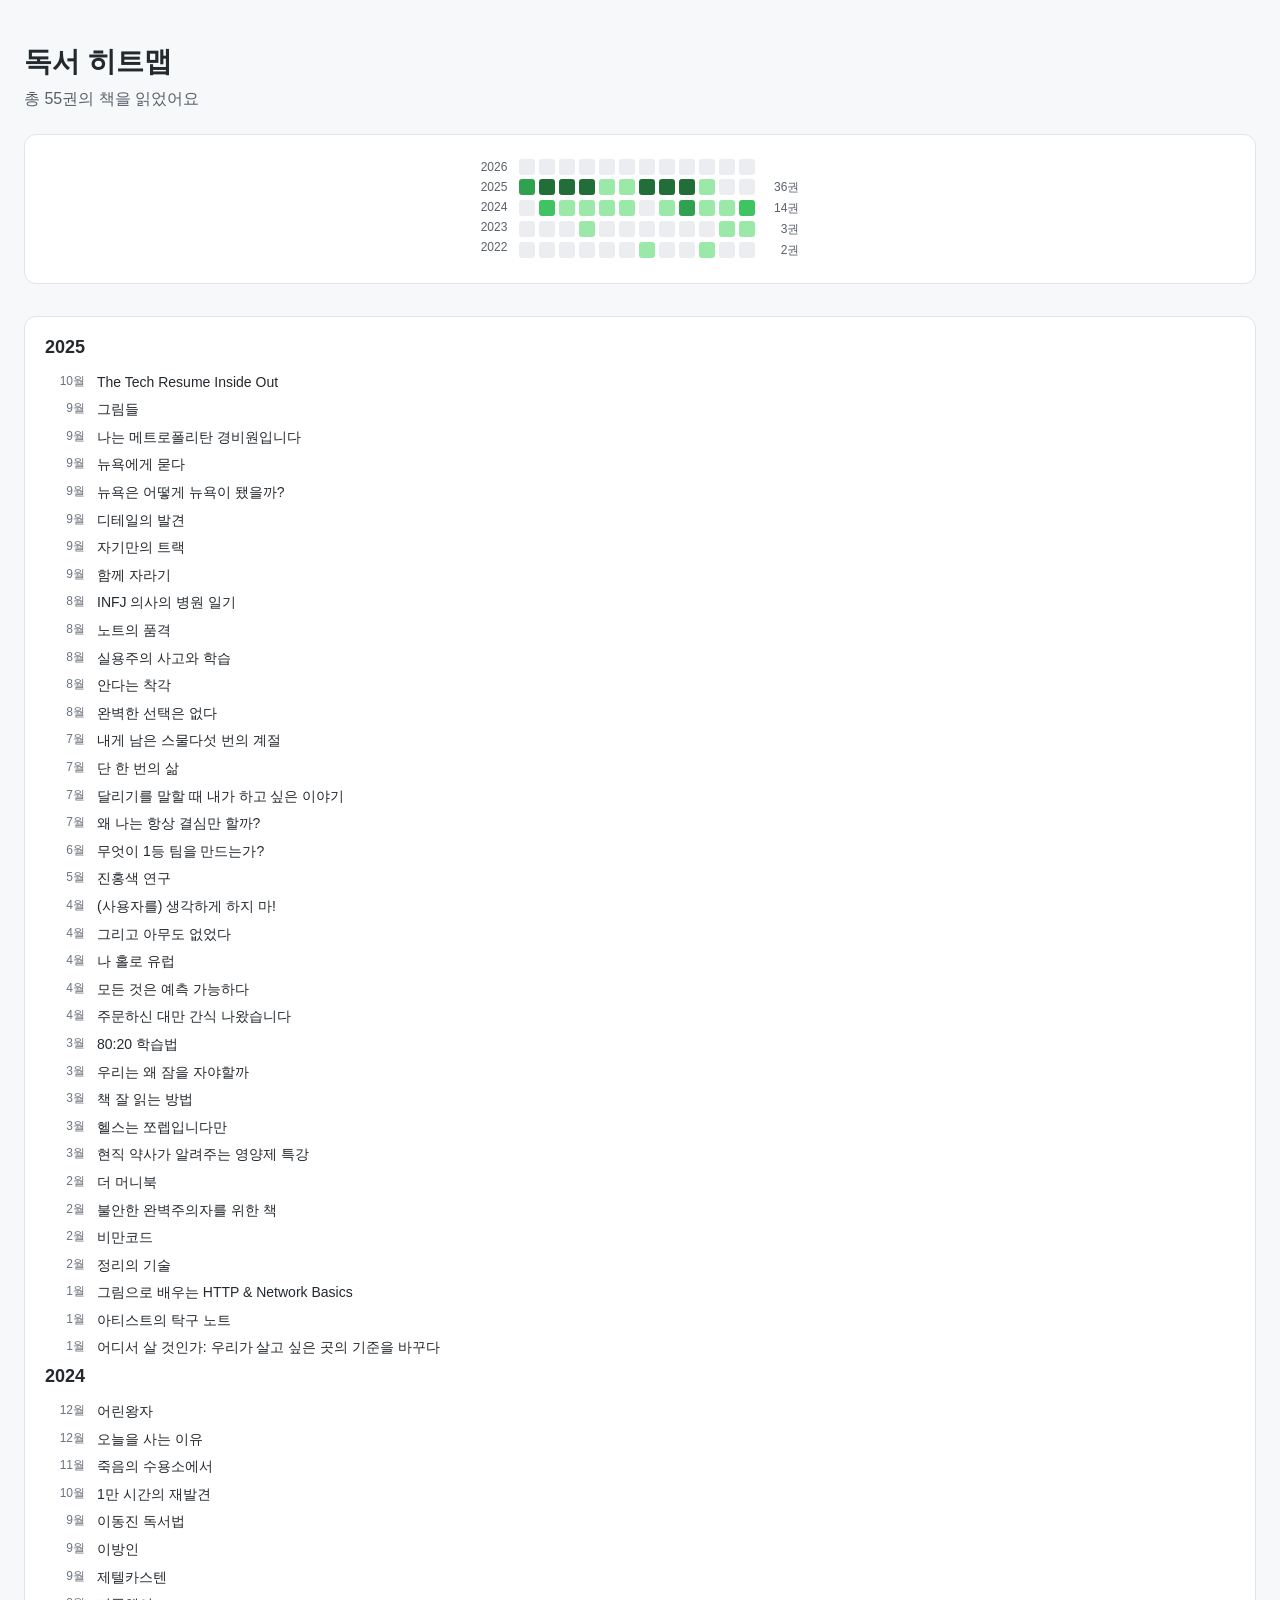
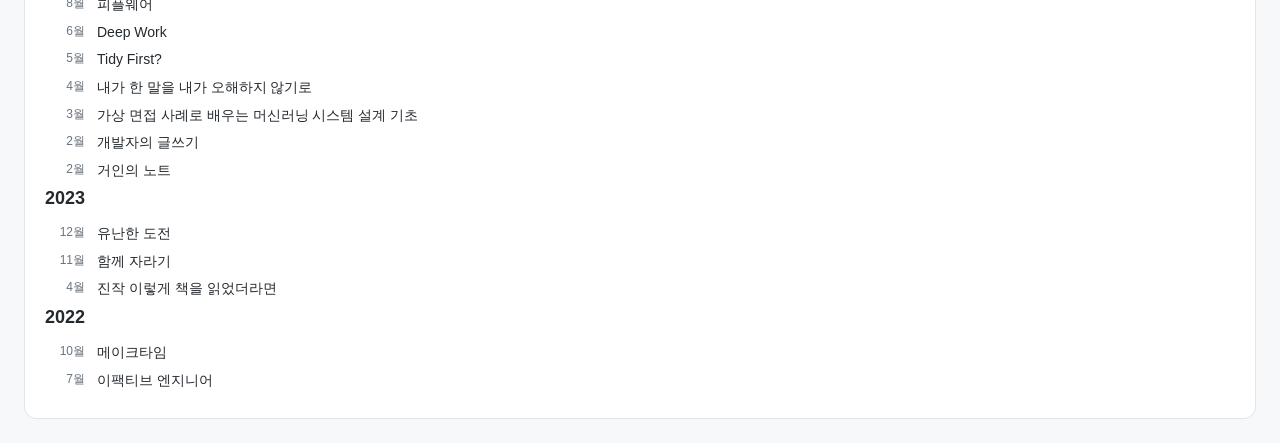
==== reading-heatmap.html @ 536b1531 "generate reading heatmap and check at html" ====
<!DOCTYPE html>
<html lang="ko">
<head>
    <meta charset="UTF-8">
    <meta name="viewport" content="width=device-width, initial-scale=1.0">
    <title>독서 히트맵</title>
    <style>
        :root {
            color-scheme: light dark;
        }

        body {
            margin: 0;
            padding: 24px;
            font-family: -apple-system, BlinkMacSystemFont, "Segoe UI", Helvetica, Arial, sans-serif;
            background: #f6f8fa;
            color: #24292e;
        }

        h1 {
            margin-bottom: 8px;
            font-size: 28px;
        }

        p#total-books {
            margin-top: 0;
            margin-bottom: 24px;
            color: #586069;
        }

        #reading-heatmap {
            border: 1px solid #e1e4e8;
            border-radius: 12px;
            padding: 24px;
            background: #fff;
        }

        .year-labels {
            display: flex;
            flex-direction: column;
            gap: 4px;
        }

        .heatmap-row {
            display: flex;
            gap: 4px;
            align-items: center;
        }

        .heatmap-cell {
            width: 16px;
            height: 16px;
            border-radius: 3px;
            background: #ebedf0;
            transition: transform 0.15s ease;
            position: relative;
        }

        .heatmap-cell.level-1 { background: #9be9a8; }
        .heatmap-cell.level-2 { background: #40c463; }
        .heatmap-cell.level-3 { background: #30a14e; }
        .heatmap-cell.level-4 { background: #216e39; }

        .heatmap-cell:hover {
            transform: translateY(-2px);
        }

        .books-columns {
            display: flex;
            flex-wrap: wrap;
            gap: 32px;
            margin-top: 32px;
        }

        .books-column {
            flex: 1;
            min-width: 260px;
            background: #fff;
            border: 1px solid #e1e4e8;
            border-radius: 12px;
            padding: 20px;
        }

        .books-column h2 {
            margin-top: 0;
            font-size: 18px;
        }

        .books-column ul {
            list-style: none;
            padding: 0;
            margin: 0;
        }

        .books-column li {
            font-size: 14px;
            margin-bottom: 8px;
            line-height: 1.4;
            display: flex;
            gap: 12px;
        }

        .books-column li span.month {
            min-width: 40px;
            color: #6a737d;
            font-size: 12px;
            text-align: right;
        }

        .book-tooltip {
            position: fixed;
            background: #24292e;
            color: white;
            padding: 12px;
            border-radius: 6px;
            font-size: 12px;
            max-width: 240px;
            box-shadow: 0 4px 12px rgba(0,0,0,0.15);
            z-index: 1000;
        }

        .book-tooltip .tooltip-header {
            font-weight: 600;
            margin-bottom: 8px;
        }

        .book-tooltip .tooltip-book {
            margin: 4px 0;
        }

        @media (max-width: 768px) {
            body {
                padding: 16px;
            }

            .heatmap-cell {
                width: 14px;
                height: 14px;
            }
        }
    </style>
</head>
<body>
    <main>
        <h1>독서 히트맵</h1>
        <p id="total-books">데이터를 불러오는 중...</p>
        <div id="reading-heatmap"></div>
        <section class="books-columns" id="books-list"></section>
    </main>

    <script>
        let booksList = [];
        let readingData = {};
        const monthNames = ['1월', '2월', '3월', '4월', '5월', '6월', '7월', '8월', '9월', '10월', '11월', '12월'];

        function parseCSV(csv) {
            const lines = csv.trim().split('\n');
            const headers = lines[0].split(',');
            const result = [];

            for (let i = 1; i < lines.length; i++) {
                if (!lines[i].trim()) continue;
                const values = lines[i].split(',');
                const entry = {};

                headers.forEach((header, index) => {
                    let value = values[index] || '';
                    if (value.startsWith('"') && value.endsWith('"')) {
                        value = value.slice(1, -1);
                    }
                    if (header === 'year' || header === 'month') {
                        entry[header] = parseInt(value, 10) || 0;
                    } else {
                        entry[header] = value.trim();
                    }
                });

                if (entry.title && entry.year && entry.month) {
                    result.push(entry);
                }
            }

            return result;
        }

        async function loadBooksData() {
            try {
                const response = await fetch('books.csv');
                const csvText = await response.text();
                booksList = parseCSV(csvText);
                booksList.sort((a, b) => {
                    if (a.year !== b.year) return b.year - a.year;
                    if (a.month !== b.month) return b.month - a.month;
                    return a.title.localeCompare(b.title);
                });

                generateHeatmapData();
                createHeatmap();
                generateBooksList();
                updateTotalBooks();
            } catch (error) {
                console.error('CSV를 불러오는 중 문제가 발생했습니다.', error);
                document.getElementById('total-books').textContent = '데이터를 불러오지 못했어요.';
            }
        }

        function generateHeatmapData() {
            readingData = {};
            booksList.forEach(book => {
                const key = `${book.year}-${book.month.toString().padStart(2, '0')}`;
                readingData[key] = (readingData[key] || 0) + 1;
            });
        }

        function createHeatmap() {
            const container = document.getElementById('reading-heatmap');
            container.innerHTML = '';

            if (booksList.length === 0) {
                container.textContent = '표시할 데이터가 없어요.';
                return;
            }

            const years = Array.from(new Set(booksList.map(book => book.year)));
            years.sort((a, b) => b - a);
            const minYear = Math.min(...years);
            const currentYear = new Date().getFullYear();

            const wrapper = document.createElement('div');
            wrapper.style.cssText = 'display:flex;align-items:flex-start;gap:12px;flex-wrap:wrap;justify-content:center;';

            const yearLabels = document.createElement('div');
            yearLabels.className = 'year-labels';

            for (let year = currentYear; year >= minYear; year--) {
                const label = document.createElement('div');
                label.style.cssText = 'height:16px;display:flex;align-items:center;justify-content:flex-end;font-size:12px;color:#586069;';
                label.textContent = year;
                yearLabels.appendChild(label);
            }

            const rows = document.createElement('div');
            rows.style.cssText = 'display:flex;flex-direction:column;gap:4px;';

            const now = new Date();
            const nowYear = now.getFullYear();
            const nowMonth = now.getMonth() + 1;

            for (let year = currentYear; year >= minYear; year--) {
                const row = document.createElement('div');
                row.className = 'heatmap-row';

                for (let month = 1; month <= 12; month++) {
                    const cell = document.createElement('div');
                    cell.className = 'heatmap-cell';

                    const isFuture = year > nowYear || (year === nowYear && month > nowMonth);
                    if (isFuture) {
                        cell.style.visibility = 'hidden';
                    } else {
                        const key = `${year}-${month.toString().padStart(2, '0')}`;
                        const count = readingData[key] || 0;
                        if (count > 0) {
                            let level = 1;
                            if (count === 1) level = 1;
                            else if (count === 2) level = 2;
                            else if (count === 3) level = 3;
                            else level = 4;
                            cell.classList.add(`level-${level}`);

                            const booksInMonth = booksList.filter(book => book.year === year && book.month === month);
                            cell.addEventListener('mouseenter', () => showBookList(cell, booksInMonth, year, monthNames[month - 1]));
                            cell.addEventListener('mouseleave', hideBookList);
                            cell.title = `${year}년 ${month}월: ${count}권`;
                        } else {
                            cell.title = `${year}년 ${month}월: 0권`;
                        }
                    }

                    row.appendChild(cell);
                }

                const yearCount = document.createElement('div');
                yearCount.style.cssText = 'font-size:12px;color:#586069;min-width:40px;text-align:right;';
                const total = booksList.filter(book => book.year === year).length;
                yearCount.textContent = total ? `${total}권` : '';
                row.appendChild(yearCount);

                rows.appendChild(row);
            }

            wrapper.appendChild(yearLabels);
            wrapper.appendChild(rows);
            container.appendChild(wrapper);
        }

        function generateBooksList() {
            const container = document.getElementById('books-list');
            container.innerHTML = '';
            if (booksList.length === 0) return;

            const booksByYear = {};
            booksList.forEach(book => {
                if (!booksByYear[book.year]) booksByYear[book.year] = [];
                booksByYear[book.year].push(book);
            });

            Object.keys(booksByYear).forEach(year => {
                booksByYear[year].sort((a, b) => b.month - a.month || a.title.localeCompare(b.title));
            });

            const years = Object.keys(booksByYear).sort((a, b) => b - a);
            const currentYear = new Date().getFullYear();

            const currentColumn = document.createElement('div');
            currentColumn.className = 'books-column';
            const pastColumn = document.createElement('div');
            pastColumn.className = 'books-column';

            const addYearSection = (target, year) => {
                const title = document.createElement('h2');
                title.textContent = year === currentYear ? `${year} (올해)` : year;
                target.appendChild(title);

                const list = document.createElement('ul');
                booksByYear[year].forEach(book => {
                    const item = document.createElement('li');
                    const monthSpan = document.createElement('span');
                    monthSpan.className = 'month';
                    monthSpan.textContent = `${book.month}월`;

                    const titleSpan = document.createElement('span');
                    titleSpan.textContent = book.title;

                    item.appendChild(monthSpan);
                    item.appendChild(titleSpan);
                    list.appendChild(item);
                });
                target.appendChild(list);
            };

            years.forEach(year => {
                const column = parseInt(year, 10) === currentYear ? currentColumn : pastColumn;
                addYearSection(column, parseInt(year, 10));
            });

            if (currentColumn.children.length > 0) container.appendChild(currentColumn);
            if (pastColumn.children.length > 0) container.appendChild(pastColumn);
        }

        function updateTotalBooks() {
            const total = booksList.length;
            document.getElementById('total-books').textContent = `총 ${total}권의 책을 읽었어요`;
        }

        function showBookList(cell, books, year, month) {
            hideBookList();
            if (!books || books.length === 0) return;

            const tooltip = document.createElement('div');
            tooltip.className = 'book-tooltip';
            tooltip.innerHTML = `
                <div class="tooltip-header">${year}년 ${month} · ${books.length}권</div>
                <div class="tooltip-content">
                    ${books.map(book => `<div class="tooltip-book">• ${book.title}</div>`).join('')}
                </div>
            `;

            const rect = cell.getBoundingClientRect();
            let left = rect.left;
            let top = rect.bottom + 6;
            const tooltipWidth = 240;
            const tooltipHeight = Math.min(books.length * 18 + 60, 220);

            if (left + tooltipWidth > window.innerWidth) {
                left = window.innerWidth - tooltipWidth - 12;
            }
            if (top + tooltipHeight > window.innerHeight) {
                top = rect.top - tooltipHeight - 6;
            }

            tooltip.style.left = `${left}px`;
            tooltip.style.top = `${top}px`;
            document.body.appendChild(tooltip);
        }

        function hideBookList() {
            const tooltip = document.querySelector('.book-tooltip');
            if (tooltip) tooltip.remove();
        }

        document.addEventListener('DOMContentLoaded', loadBooksData);
    </script>
</body>
</html>
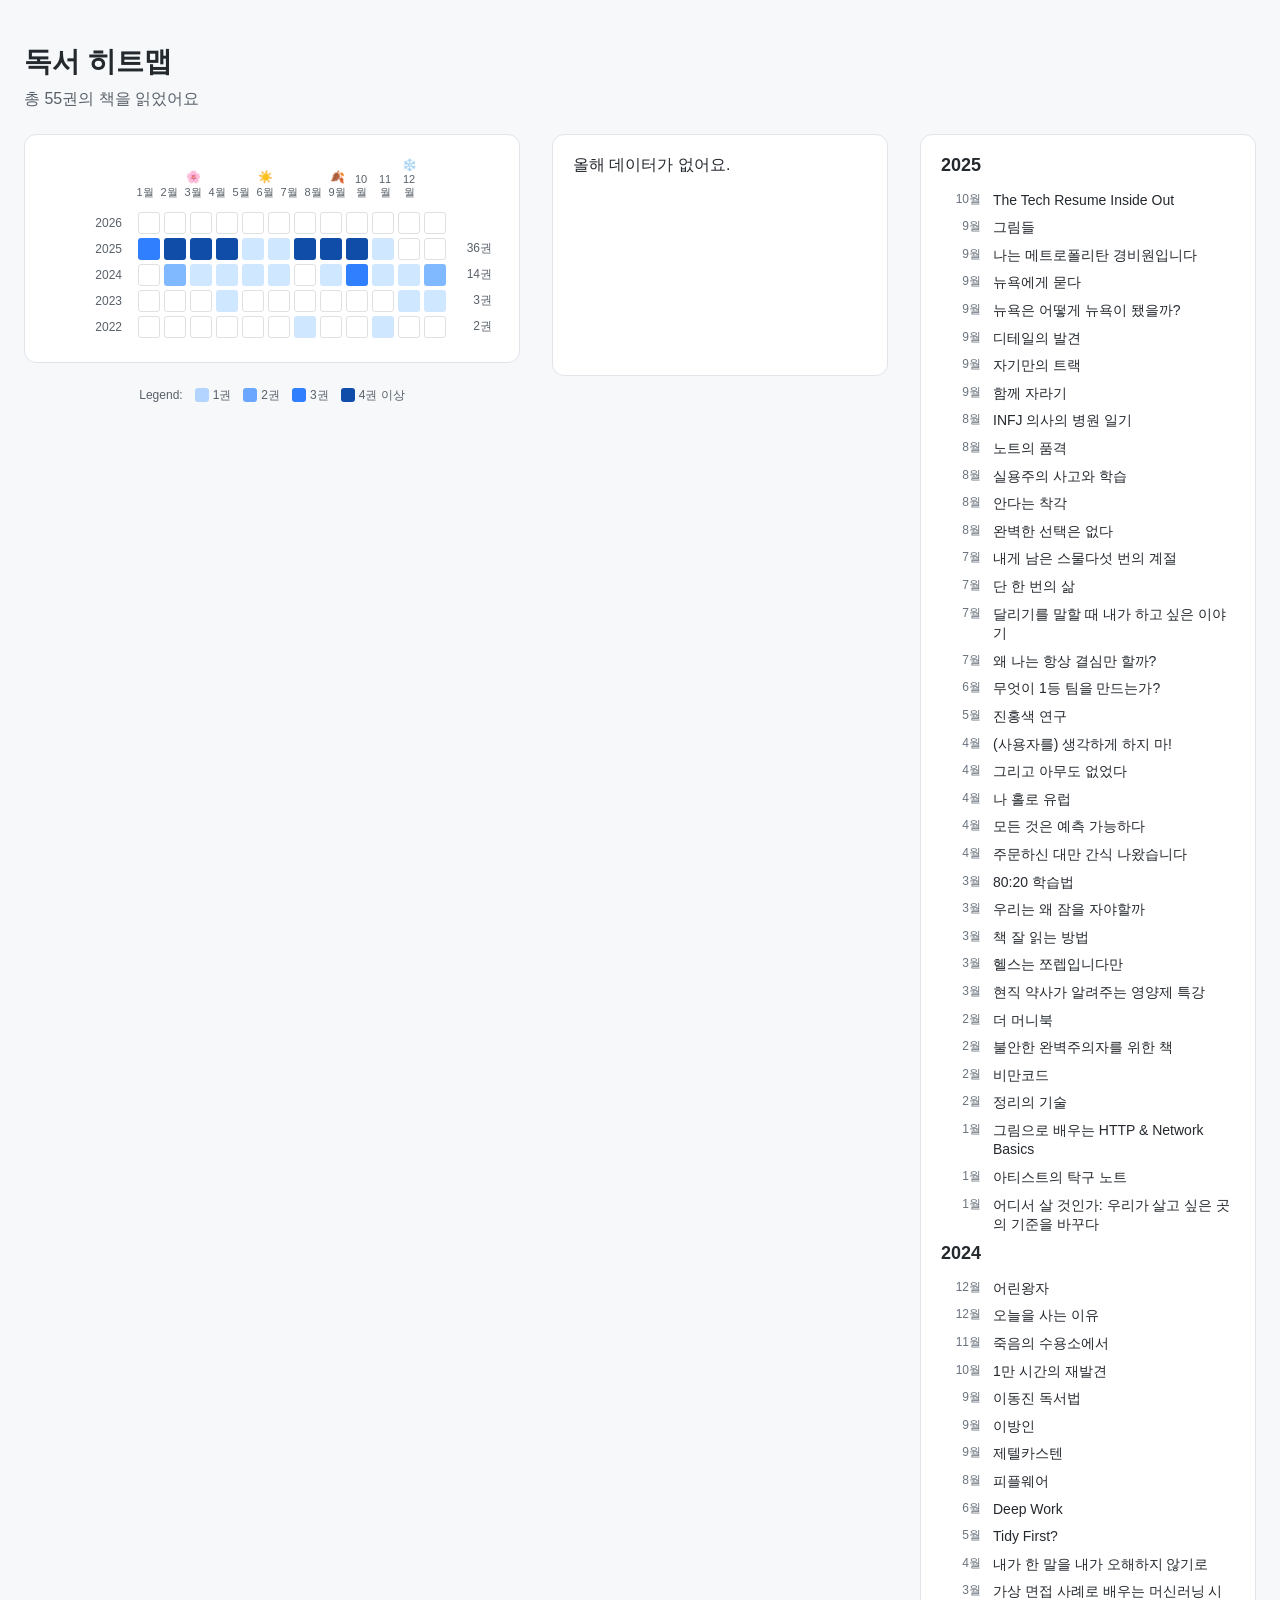
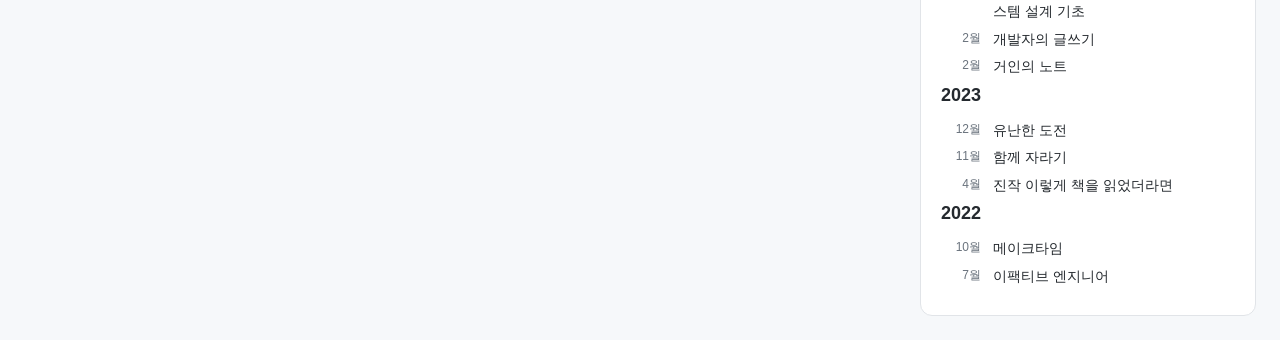
==== commit 42f780b9: "to 3 columns" ====
--- a/reading-heatmap.html
+++ b/reading-heatmap.html
@@ -4,392 +4,22 @@
     <meta charset="UTF-8">
     <meta name="viewport" content="width=device-width, initial-scale=1.0">
     <title>독서 히트맵</title>
-    <style>
-        :root {
-            color-scheme: light dark;
-        }
-
-        body {
-            margin: 0;
-            padding: 24px;
-            font-family: -apple-system, BlinkMacSystemFont, "Segoe UI", Helvetica, Arial, sans-serif;
-            background: #f6f8fa;
-            color: #24292e;
-        }
-
-        h1 {
-            margin-bottom: 8px;
-            font-size: 28px;
-        }
-
-        p#total-books {
-            margin-top: 0;
-            margin-bottom: 24px;
-            color: #586069;
-        }
-
-        #reading-heatmap {
-            border: 1px solid #e1e4e8;
-            border-radius: 12px;
-            padding: 24px;
-            background: #fff;
-        }
-
-        .year-labels {
-            display: flex;
-            flex-direction: column;
-            gap: 4px;
-        }
-
-        .heatmap-row {
-            display: flex;
-            gap: 4px;
-            align-items: center;
-        }
-
-        .heatmap-cell {
-            width: 16px;
-            height: 16px;
-            border-radius: 3px;
-            background: #ebedf0;
-            transition: transform 0.15s ease;
-            position: relative;
-        }
-
-        .heatmap-cell.level-1 { background: #9be9a8; }
-        .heatmap-cell.level-2 { background: #40c463; }
-        .heatmap-cell.level-3 { background: #30a14e; }
-        .heatmap-cell.level-4 { background: #216e39; }
-
-        .heatmap-cell:hover {
-            transform: translateY(-2px);
-        }
-
-        .books-columns {
-            display: flex;
-            flex-wrap: wrap;
-            gap: 32px;
-            margin-top: 32px;
-        }
-
-        .books-column {
-            flex: 1;
-            min-width: 260px;
-            background: #fff;
-            border: 1px solid #e1e4e8;
-            border-radius: 12px;
-            padding: 20px;
-        }
-
-        .books-column h2 {
-            margin-top: 0;
-            font-size: 18px;
-        }
-
-        .books-column ul {
-            list-style: none;
-            padding: 0;
-            margin: 0;
-        }
-
-        .books-column li {
-            font-size: 14px;
-            margin-bottom: 8px;
-            line-height: 1.4;
-            display: flex;
-            gap: 12px;
-        }
-
-        .books-column li span.month {
-            min-width: 40px;
-            color: #6a737d;
-            font-size: 12px;
-            text-align: right;
-        }
-
-        .book-tooltip {
-            position: fixed;
-            background: #24292e;
-            color: white;
-            padding: 12px;
-            border-radius: 6px;
-            font-size: 12px;
-            max-width: 240px;
-            box-shadow: 0 4px 12px rgba(0,0,0,0.15);
-            z-index: 1000;
-        }
-
-        .book-tooltip .tooltip-header {
-            font-weight: 600;
-            margin-bottom: 8px;
-        }
-
-        .book-tooltip .tooltip-book {
-            margin: 4px 0;
-        }
-
-        @media (max-width: 768px) {
-            body {
-                padding: 16px;
-            }
-
-            .heatmap-cell {
-                width: 14px;
-                height: 14px;
-            }
-        }
-    </style>
+    <link rel="stylesheet" href="reading-heatmap.css">
 </head>
 <body>
     <main>
         <h1>독서 히트맵</h1>
         <p id="total-books">데이터를 불러오는 중...</p>
-        <div id="reading-heatmap"></div>
-        <section class="books-columns" id="books-list"></section>
+        <div class="reading-layout">
+            <div class="heatmap-column">
+                <div id="reading-heatmap"></div>
+                <div id="heatmap-legend"></div>
+            </div>
+            <section class="books-column" id="current-books"></section>
+            <section class="books-column" id="past-books"></section>
+        </div>
     </main>
 
-    <script>
-        let booksList = [];
-        let readingData = {};
-        const monthNames = ['1월', '2월', '3월', '4월', '5월', '6월', '7월', '8월', '9월', '10월', '11월', '12월'];
-
-        function parseCSV(csv) {
-            const lines = csv.trim().split('\n');
-            const headers = lines[0].split(',');
-            const result = [];
-
-            for (let i = 1; i < lines.length; i++) {
-                if (!lines[i].trim()) continue;
-                const values = lines[i].split(',');
-                const entry = {};
-
-                headers.forEach((header, index) => {
-                    let value = values[index] || '';
-                    if (value.startsWith('"') && value.endsWith('"')) {
-                        value = value.slice(1, -1);
-                    }
-                    if (header === 'year' || header === 'month') {
-                        entry[header] = parseInt(value, 10) || 0;
-                    } else {
-                        entry[header] = value.trim();
-                    }
-                });
-
-                if (entry.title && entry.year && entry.month) {
-                    result.push(entry);
-                }
-            }
-
-            return result;
-        }
-
-        async function loadBooksData() {
-            try {
-                const response = await fetch('books.csv');
-                const csvText = await response.text();
-                booksList = parseCSV(csvText);
-                booksList.sort((a, b) => {
-                    if (a.year !== b.year) return b.year - a.year;
-                    if (a.month !== b.month) return b.month - a.month;
-                    return a.title.localeCompare(b.title);
-                });
-
-                generateHeatmapData();
-                createHeatmap();
-                generateBooksList();
-                updateTotalBooks();
-            } catch (error) {
-                console.error('CSV를 불러오는 중 문제가 발생했습니다.', error);
-                document.getElementById('total-books').textContent = '데이터를 불러오지 못했어요.';
-            }
-        }
-
-        function generateHeatmapData() {
-            readingData = {};
-            booksList.forEach(book => {
-                const key = `${book.year}-${book.month.toString().padStart(2, '0')}`;
-                readingData[key] = (readingData[key] || 0) + 1;
-            });
-        }
-
-        function createHeatmap() {
-            const container = document.getElementById('reading-heatmap');
-            container.innerHTML = '';
-
-            if (booksList.length === 0) {
-                container.textContent = '표시할 데이터가 없어요.';
-                return;
-            }
-
-            const years = Array.from(new Set(booksList.map(book => book.year)));
-            years.sort((a, b) => b - a);
-            const minYear = Math.min(...years);
-            const currentYear = new Date().getFullYear();
-
-            const wrapper = document.createElement('div');
-            wrapper.style.cssText = 'display:flex;align-items:flex-start;gap:12px;flex-wrap:wrap;justify-content:center;';
-
-            const yearLabels = document.createElement('div');
-            yearLabels.className = 'year-labels';
-
-            for (let year = currentYear; year >= minYear; year--) {
-                const label = document.createElement('div');
-                label.style.cssText = 'height:16px;display:flex;align-items:center;justify-content:flex-end;font-size:12px;color:#586069;';
-                label.textContent = year;
-                yearLabels.appendChild(label);
-            }
-
-            const rows = document.createElement('div');
-            rows.style.cssText = 'display:flex;flex-direction:column;gap:4px;';
-
-            const now = new Date();
-            const nowYear = now.getFullYear();
-            const nowMonth = now.getMonth() + 1;
-
-            for (let year = currentYear; year >= minYear; year--) {
-                const row = document.createElement('div');
-                row.className = 'heatmap-row';
-
-                for (let month = 1; month <= 12; month++) {
-                    const cell = document.createElement('div');
-                    cell.className = 'heatmap-cell';
-
-                    const isFuture = year > nowYear || (year === nowYear && month > nowMonth);
-                    if (isFuture) {
-                        cell.style.visibility = 'hidden';
-                    } else {
-                        const key = `${year}-${month.toString().padStart(2, '0')}`;
-                        const count = readingData[key] || 0;
-                        if (count > 0) {
-                            let level = 1;
-                            if (count === 1) level = 1;
-                            else if (count === 2) level = 2;
-                            else if (count === 3) level = 3;
-                            else level = 4;
-                            cell.classList.add(`level-${level}`);
-
-                            const booksInMonth = booksList.filter(book => book.year === year && book.month === month);
-                            cell.addEventListener('mouseenter', () => showBookList(cell, booksInMonth, year, monthNames[month - 1]));
-                            cell.addEventListener('mouseleave', hideBookList);
-                            cell.title = `${year}년 ${month}월: ${count}권`;
-                        } else {
-                            cell.title = `${year}년 ${month}월: 0권`;
-                        }
-                    }
-
-                    row.appendChild(cell);
-                }
-
-                const yearCount = document.createElement('div');
-                yearCount.style.cssText = 'font-size:12px;color:#586069;min-width:40px;text-align:right;';
-                const total = booksList.filter(book => book.year === year).length;
-                yearCount.textContent = total ? `${total}권` : '';
-                row.appendChild(yearCount);
-
-                rows.appendChild(row);
-            }
-
-            wrapper.appendChild(yearLabels);
-            wrapper.appendChild(rows);
-            container.appendChild(wrapper);
-        }
-
-        function generateBooksList() {
-            const container = document.getElementById('books-list');
-            container.innerHTML = '';
-            if (booksList.length === 0) return;
-
-            const booksByYear = {};
-            booksList.forEach(book => {
-                if (!booksByYear[book.year]) booksByYear[book.year] = [];
-                booksByYear[book.year].push(book);
-            });
-
-            Object.keys(booksByYear).forEach(year => {
-                booksByYear[year].sort((a, b) => b.month - a.month || a.title.localeCompare(b.title));
-            });
-
-            const years = Object.keys(booksByYear).sort((a, b) => b - a);
-            const currentYear = new Date().getFullYear();
-
-            const currentColumn = document.createElement('div');
-            currentColumn.className = 'books-column';
-            const pastColumn = document.createElement('div');
-            pastColumn.className = 'books-column';
-
-            const addYearSection = (target, year) => {
-                const title = document.createElement('h2');
-                title.textContent = year === currentYear ? `${year} (올해)` : year;
-                target.appendChild(title);
-
-                const list = document.createElement('ul');
-                booksByYear[year].forEach(book => {
-                    const item = document.createElement('li');
-                    const monthSpan = document.createElement('span');
-                    monthSpan.className = 'month';
-                    monthSpan.textContent = `${book.month}월`;
-
-                    const titleSpan = document.createElement('span');
-                    titleSpan.textContent = book.title;
-
-                    item.appendChild(monthSpan);
-                    item.appendChild(titleSpan);
-                    list.appendChild(item);
-                });
-                target.appendChild(list);
-            };
-
-            years.forEach(year => {
-                const column = parseInt(year, 10) === currentYear ? currentColumn : pastColumn;
-                addYearSection(column, parseInt(year, 10));
-            });
-
-            if (currentColumn.children.length > 0) container.appendChild(currentColumn);
-            if (pastColumn.children.length > 0) container.appendChild(pastColumn);
-        }
-
-        function updateTotalBooks() {
-            const total = booksList.length;
-            document.getElementById('total-books').textContent = `총 ${total}권의 책을 읽었어요`;
-        }
-
-        function showBookList(cell, books, year, month) {
-            hideBookList();
-            if (!books || books.length === 0) return;
-
-            const tooltip = document.createElement('div');
-            tooltip.className = 'book-tooltip';
-            tooltip.innerHTML = `
-                <div class="tooltip-header">${year}년 ${month} · ${books.length}권</div>
-                <div class="tooltip-content">
-                    ${books.map(book => `<div class="tooltip-book">• ${book.title}</div>`).join('')}
-                </div>
-            `;
-
-            const rect = cell.getBoundingClientRect();
-            let left = rect.left;
-            let top = rect.bottom + 6;
-            const tooltipWidth = 240;
-            const tooltipHeight = Math.min(books.length * 18 + 60, 220);
-
-            if (left + tooltipWidth > window.innerWidth) {
-                left = window.innerWidth - tooltipWidth - 12;
-            }
-            if (top + tooltipHeight > window.innerHeight) {
-                top = rect.top - tooltipHeight - 6;
-            }
-
-            tooltip.style.left = `${left}px`;
-            tooltip.style.top = `${top}px`;
-            document.body.appendChild(tooltip);
-        }
-
-        function hideBookList() {
-            const tooltip = document.querySelector('.book-tooltip');
-            if (tooltip) tooltip.remove();
-        }
-
-        document.addEventListener('DOMContentLoaded', loadBooksData);
-    </script>
+    <script src="reading-heatmap.js" defer></script>
 </body>
 </html>
--- a/reading-heatmap.css
+++ b/reading-heatmap.css
@@ -0,0 +1,249 @@
+:root {
+    color-scheme: light dark;
+}
+
+body {
+    margin: 0;
+    padding: 24px;
+    font-family: -apple-system, BlinkMacSystemFont, "Segoe UI", Helvetica, Arial, sans-serif;
+    background: #f6f8fa;
+    color: #24292e;
+}
+
+h1 {
+    margin-bottom: 8px;
+    font-size: 28px;
+}
+
+p#total-books {
+    margin-top: 0;
+    margin-bottom: 24px;
+    color: #586069;
+}
+
+#reading-heatmap {
+    border: 1px solid #e1e4e8;
+    border-radius: 12px;
+    padding: 24px;
+    background: #fff;
+    display: flex;
+    justify-content: center;
+    margin-bottom: 12px;
+}
+
+#heatmap-legend {
+    width: 100%;
+}
+
+.reading-layout {
+    display: flex;
+    gap: 32px;
+    flex-wrap: wrap;
+    align-items: flex-start;
+}
+
+.heatmap-column {
+    flex: 1 1 420px;
+    max-width: 520px;
+    display: flex;
+    flex-direction: column;
+    align-items: center;
+    gap: 12px;
+}
+
+.heatmap-grid {
+    display: flex;
+    flex-direction: column;
+    gap: 12px;
+    align-items: center;
+}
+
+.heatmap-months-top {
+    display: flex;
+    gap: 4px;
+    align-items: flex-end;
+    justify-content: center;
+}
+
+.corner-spacer {
+    width: 70px;
+    height: 18px;
+    margin-right: 12px;
+}
+
+.total-spacer {
+    width: 60px;
+    height: 18px;
+    margin-left: 12px;
+}
+
+.month-label-top {
+    width: 20px;
+    font-size: 11px;
+    color: #586069;
+    text-align: center;
+    display: flex;
+    flex-direction: column;
+    align-items: center;
+    gap: 2px;
+}
+
+.season-emoji {
+    font-size: 12px;
+    line-height: 1;
+}
+
+.heatmap-body {
+    display: flex;
+    flex-direction: column;
+    gap: 4px;
+    align-items: center;
+}
+
+.heatmap-row {
+    display: flex;
+    gap: 4px;
+    align-items: center;
+    justify-content: center;
+}
+
+.heatmap-row .year-label {
+    width: 70px;
+    font-size: 12px;
+    color: #586069;
+    text-align: right;
+    font-weight: 500;
+    margin-right: 12px;
+}
+
+.heatmap-cell {
+    width: 20px;
+    height: 20px;
+    border-radius: 3px;
+    background: #ffffff;
+    border: 1px solid #e0e0e0;
+    transition: transform 0.15s ease;
+    position: relative;
+}
+
+.heatmap-cell.level-1 { background: #cfe7ff; border-color: transparent; }
+.heatmap-cell.level-2 { background: #80b9ff; border-color: transparent; }
+.heatmap-cell.level-3 { background: #2f7fff; border-color: transparent; }
+.heatmap-cell.level-4 { background: #0f4da8; border-color: transparent; }
+
+.heatmap-cell:hover {
+    transform: translateY(-2px);
+}
+
+.year-total {
+    width: 36px;
+    color: #586069;
+    text-align: right;
+    font-size: 12px;
+    margin-left: 6px;
+}
+
+.heatmap-legend {
+    display: flex;
+    justify-content: center;
+    gap: 12px;
+    align-items: center;
+    font-size: 12px;
+    color: #586069;
+}
+
+.heatmap-legend-item {
+    display: flex;
+    gap: 4px;
+    align-items: center;
+}
+
+.heatmap-legend-square {
+    width: 14px;
+    height: 14px;
+    border-radius: 3px;
+    background: #e3efff;
+}
+
+.heatmap-legend-square.level-1 { background: #b3d4ff; }
+.heatmap-legend-square.level-2 { background: #6ba7ff; }
+.heatmap-legend-square.level-3 { background: #2f7fff; }
+.heatmap-legend-square.level-4 { background: #0f4da8; }
+
+.books-column {
+    flex: 1 1 280px;
+    min-width: 240px;
+    background: #fff;
+    border: 1px solid #e1e4e8;
+    border-radius: 12px;
+    padding: 20px;
+    min-height: 200px;
+}
+
+.books-column h2 {
+    margin-top: 0;
+    font-size: 18px;
+}
+
+.books-column ul {
+    list-style: none;
+    padding: 0;
+    margin: 0;
+}
+
+.books-column li {
+    font-size: 14px;
+    margin-bottom: 8px;
+    line-height: 1.4;
+    display: flex;
+    gap: 12px;
+}
+
+.books-column li span.month {
+    min-width: 40px;
+    color: #6a737d;
+    font-size: 12px;
+    text-align: right;
+}
+
+.book-tooltip {
+    position: fixed;
+    background: #24292e;
+    color: white;
+    padding: 12px;
+    border-radius: 6px;
+    font-size: 12px;
+    max-width: 240px;
+    box-shadow: 0 4px 12px rgba(0,0,0,0.15);
+    z-index: 1000;
+}
+
+.book-tooltip .tooltip-header {
+    font-weight: 600;
+    margin-bottom: 8px;
+}
+
+.book-tooltip .tooltip-book {
+    margin: 4px 0;
+}
+
+@media (max-width: 768px) {
+    body {
+        padding: 16px;
+    }
+
+    .reading-layout {
+        flex-direction: column;
+    }
+
+    .heatmap-column,
+    .books-column {
+        max-width: none;
+        width: 100%;
+    }
+
+    .heatmap-cell {
+        width: 16px;
+        height: 16px;
+    }
+}
